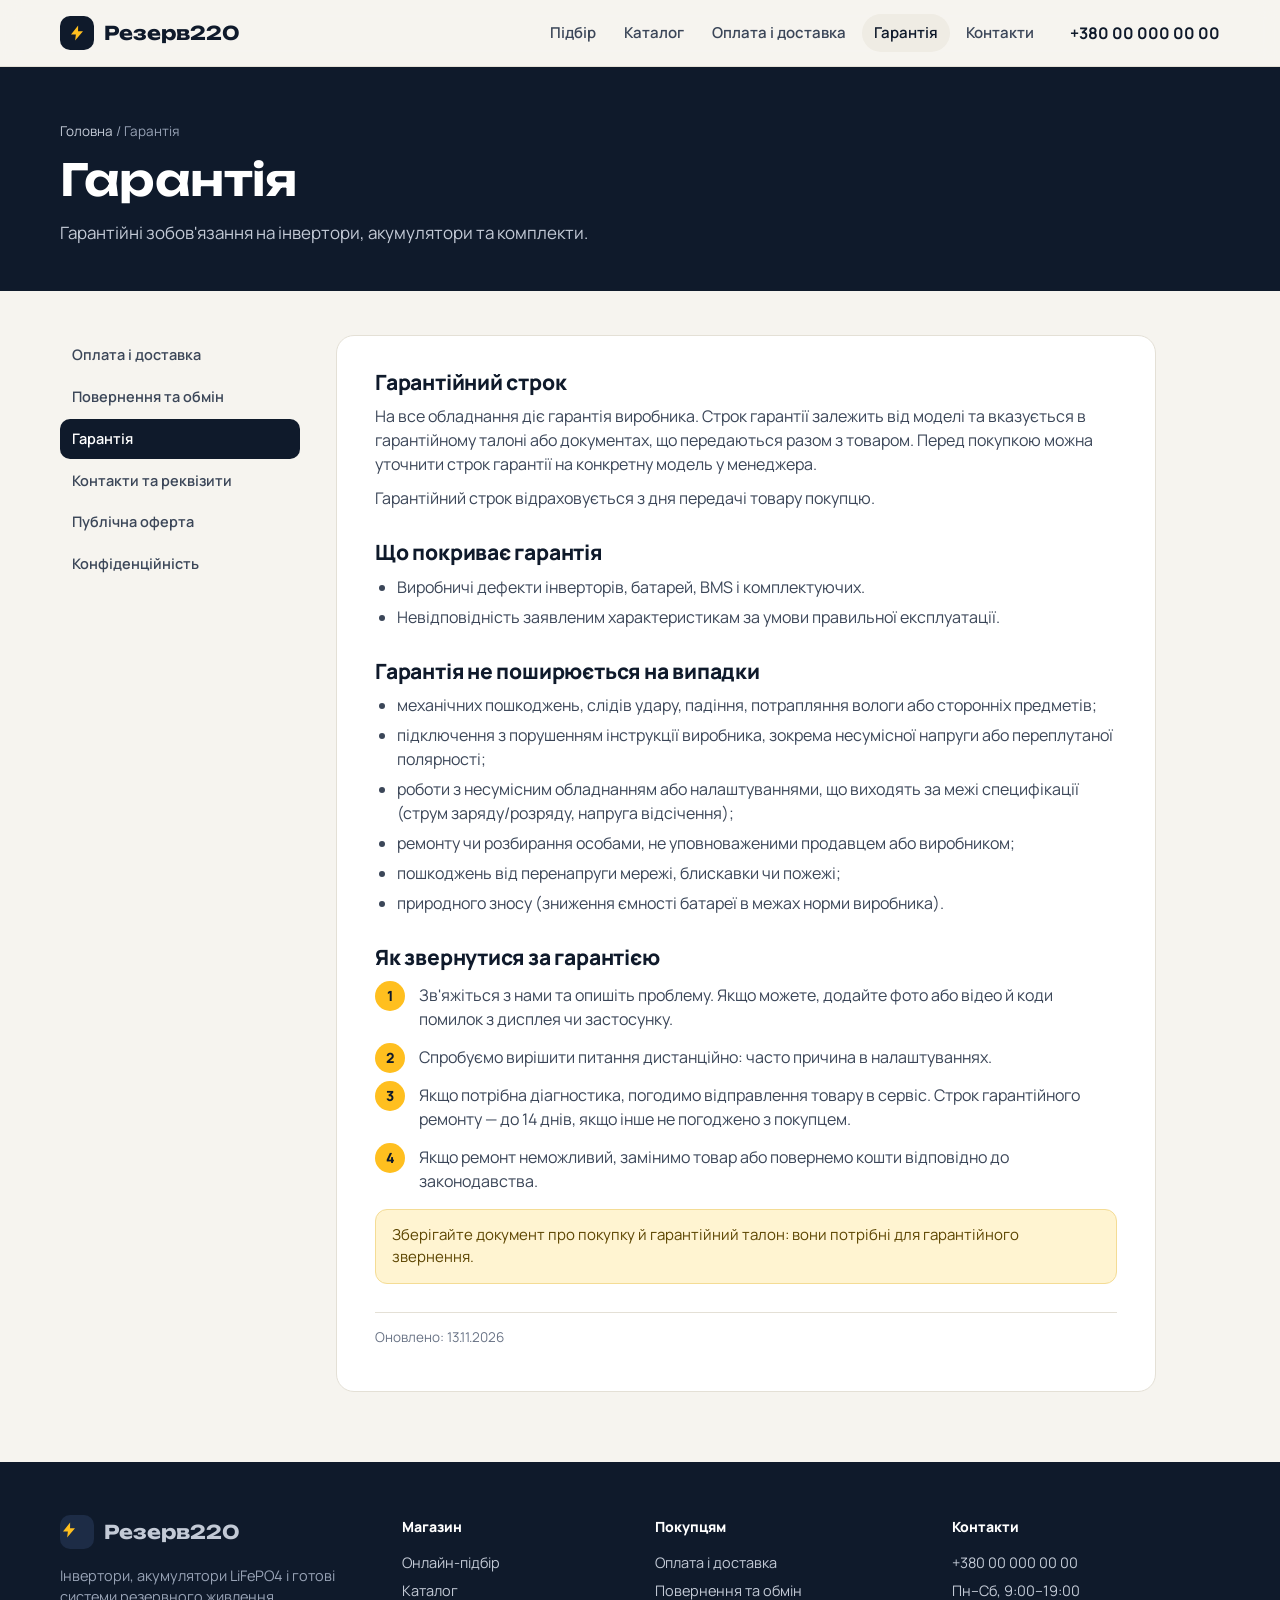
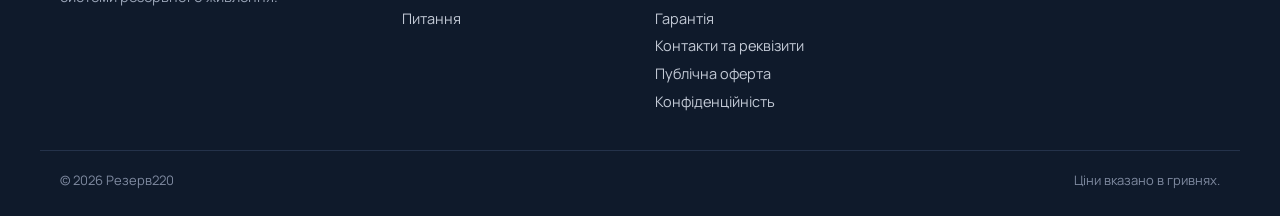
==== garantiya.html @ 62a88103 "Порожній старт підбору та сторінки для покупців - Підбір більше не обирає прилади автоматично; типов" ====
<!DOCTYPE html>
<html lang="uk">
<head>
<meta charset="utf-8">
<meta name="viewport" content="width=device-width, initial-scale=1">
<title>Гарантія</title>
<meta name="description" content="Гарантійні зобов'язання на інвертори, акумулятори та комплекти.">
<link rel="preconnect" href="https://fonts.googleapis.com">
<link rel="preconnect" href="https://fonts.gstatic.com" crossorigin>
<link href="https://fonts.googleapis.com/css2?family=Manrope:wght@400;500;600;700;800&family=Unbounded:wght@500;600;700&display=swap" rel="stylesheet">
<link rel="stylesheet" href="assets/style.css">
</head>
<body data-page="garantiya">
<header id="siteHeader"></header>
<main>
<section class="doc-hero"><div class="wrap">
<div class="crumbs"><a href="./">Головна</a> / Гарантія</div>
<h1>Гарантія</h1>
<p>Гарантійні зобов'язання на інвертори, акумулятори та комплекти.</p>
</div></section>
<section class="doc"><div class="wrap">
<nav class="doc-side"><a href="oplata-dostavka.html">Оплата і доставка</a><a href="povernennya.html">Повернення та обмін</a><a href="garantiya.html" aria-current="page">Гарантія</a><a href="kontakty.html">Контакти та реквізити</a><a href="oferta.html">Публічна оферта</a><a href="privacy.html">Конфіденційність</a></nav>
<article class="doc-body">
<h2>Гарантійний строк</h2>
<p>На все обладнання діє гарантія виробника. Строк гарантії залежить від моделі та вказується в гарантійному талоні або документах, що передаються разом з товаром. Перед покупкою можна уточнити строк гарантії на конкретну модель у менеджера.</p>
<p data-row>Загальний гарантійний строк: <b><span data-cfgv="warrantyMonths" data-hide-empty></span> міс.</b></p>
<p>Гарантійний строк відраховується з дня передачі товару покупцю.</p>

<h2>Що покриває гарантія</h2>
<ul>
<li>Виробничі дефекти інверторів, батарей, BMS і комплектуючих.</li>
<li>Невідповідність заявленим характеристикам за умови правильної експлуатації.</li>
</ul>

<h2>Гарантія не поширюється на випадки</h2>
<ul>
<li>механічних пошкоджень, слідів удару, падіння, потрапляння вологи або сторонніх предметів;</li>
<li>підключення з порушенням інструкції виробника, зокрема несумісної напруги або переплутаної полярності;</li>
<li>роботи з несумісним обладнанням або налаштуваннями, що виходять за межі специфікації (струм заряду/розряду, напруга відсічення);</li>
<li>ремонту чи розбирання особами, не уповноваженими продавцем або виробником;</li>
<li>пошкоджень від перенапруги мережі, блискавки чи пожежі;</li>
<li>природного зносу (зниження ємності батареї в межах норми виробника).</li>
</ul>

<h2>Як звернутися за гарантією</h2>
<ol class="steps-list">
<li>Зв'яжіться з нами та опишіть проблему. Якщо можете, додайте фото або відео й коди помилок з дисплея чи застосунку.</li>
<li>Спробуємо вирішити питання дистанційно: часто причина в налаштуваннях.</li>
<li>Якщо потрібна діагностика, погодимо відправлення товару в сервіс. Строк гарантійного ремонту — до 14 днів, якщо інше не погоджено з покупцем.</li>
<li>Якщо ремонт неможливий, замінимо товар або повернемо кошти відповідно до законодавства.</li>
</ol>
<div class="note">Зберігайте документ про покупку й гарантійний талон: вони потрібні для гарантійного звернення.</div>

<p class="updated">Оновлено: 13.11.2026</p>
</article>
</div></section>
</main>
<footer id="siteFooter"></footer>
<script src="assets/config.js"></script>
<script src="assets/layout.js"></script>
<script>document.title = document.title + ' — ' + (window.SITE_CONFIG || {}).brand;</script>
</body>
</html>
---- assets/style.css ----
:root{
  --ink:#0f1a2b; --ink-2:#3b4658; --ink-3:#6b7587;
  --bg:#f6f4ef; --card:#ffffff; --line:#e4e0d6; --soft:#efece4;
  --amber:#ffbf1f; --amber-d:#e3a400; --amber-l:#fff4d1;
  --green:#1f9d6b; --green-l:#e2f5ec; --red:#c8432b; --red-l:#fbe9e5;
  --night:#0f1a2b; --night-2:#18263d;
  --r:18px; --r-s:12px;
  --sh:0 1px 2px rgba(15,26,43,.05),0 8px 24px rgba(15,26,43,.06);
  --font:'Manrope',system-ui,-apple-system,'Segoe UI',sans-serif;
  --display:'Unbounded','Manrope',system-ui,sans-serif;
}
*{box-sizing:border-box}
html{scroll-behavior:smooth}
body{margin:0;font-family:var(--font);color:var(--ink);background:var(--bg);font-size:16px;line-height:1.5;-webkit-font-smoothing:antialiased}
img{max-width:100%;display:block}
a{color:inherit}
button{font:inherit;color:inherit;cursor:pointer}
input,select,textarea{font:inherit;color:inherit}
.wrap{max-width:1200px;margin:0 auto;padding:0 20px}
h1,h2,h3{font-family:var(--display);font-weight:600;letter-spacing:-.01em;line-height:1.15;margin:0}
h2{font-size:clamp(26px,3.4vw,38px)}
.muted{color:var(--ink-3)}
.eyebrow{font-size:13px;font-weight:700;letter-spacing:.08em;text-transform:uppercase;color:var(--amber-d)}

/* header */
.top{position:sticky;top:0;z-index:40;background:rgba(246,244,239,.88);backdrop-filter:blur(10px);border-bottom:1px solid var(--line)}
.top .wrap{display:flex;align-items:center;gap:24px;height:66px}
.logo{display:flex;align-items:center;gap:10px;text-decoration:none;font-family:var(--display);font-weight:700;font-size:19px}
.logo-mark{width:34px;height:34px;border-radius:10px;background:var(--night);display:grid;place-items:center}
.logo-mark svg{width:18px;height:18px}
.nav{display:flex;gap:4px;margin-left:auto}
.nav a{text-decoration:none;padding:8px 12px;border-radius:999px;font-weight:600;font-size:15px;color:var(--ink-2)}
.nav a:hover{background:var(--soft);color:var(--ink)}
.top .phone{font-weight:700;text-decoration:none;white-space:nowrap}
.burger{display:none;background:none;border:0;padding:8px;margin-left:auto}
@media (max-width:860px){
  .nav{display:none;position:absolute;top:66px;left:0;right:0;background:var(--bg);flex-direction:column;padding:10px 20px 18px;border-bottom:1px solid var(--line)}
  .nav.open{display:flex}
  .burger{display:block}
  .top .phone{display:none}
}

/* buttons */
.btn{display:inline-flex;align-items:center;justify-content:center;gap:8px;border:0;border-radius:999px;padding:13px 22px;font-weight:700;font-size:15px;text-decoration:none;transition:transform .15s,background .15s,box-shadow .15s}
.btn:active{transform:translateY(1px)}
.btn-amber{background:var(--amber);color:var(--night)}
.btn-amber:hover{background:#ffc93f;box-shadow:0 6px 18px rgba(255,191,31,.35)}
.btn-dark{background:var(--night);color:#fff}
.btn-dark:hover{background:var(--night-2)}
.btn-ghost{background:transparent;border:1.5px solid var(--line);color:var(--ink)}
.btn-ghost:hover{border-color:var(--ink-3)}
.btn-sm{padding:9px 15px;font-size:14px}
.btn-block{width:100%}

/* hero */
.hero{background:var(--night);color:#fff;position:relative;overflow:hidden}
.hero .wrap{display:grid;grid-template-columns:1.15fr .85fr;gap:40px;align-items:center;padding-top:72px;padding-bottom:80px}
.hero h1{font-size:clamp(34px,5vw,58px)}
.hero h1 em{font-style:normal;color:var(--amber)}
.hero p.lead{font-size:18px;color:#c3cad6;max-width:540px;margin:22px 0 30px}
.hero-cta{display:flex;gap:12px;flex-wrap:wrap}
.hero .btn-ghost{color:#fff;border-color:#36445c}
.hero .btn-ghost:hover{border-color:#8a96aa}
.hero-facts{display:flex;gap:28px;margin-top:40px;flex-wrap:wrap}
.hero-facts b{display:block;font-family:var(--display);font-size:24px;color:#fff}
.hero-facts span{font-size:14px;color:#98a3b6}
.hero-art{position:relative;aspect-ratio:1/1;max-width:440px;justify-self:end;width:100%}
.hero-art .ring{position:absolute;inset:0;border-radius:50%;border:1px dashed #2c3a52}
.hero-art .ring.r2{inset:14%}
.hero-art .ring.r3{inset:28%;border-style:solid;border-color:#24324a;background:radial-gradient(circle,rgba(255,191,31,.18),transparent 70%)}
.hero-art .bolt{position:absolute;inset:36%;display:grid;place-items:center}
.hero-art .chip{position:absolute;background:var(--night-2);border:1px solid #2c3a52;border-radius:14px;padding:10px 14px;font-size:13px;color:#c3cad6;box-shadow:0 10px 30px rgba(0,0,0,.25)}
.hero-art .chip b{display:block;color:#fff;font-size:15px}
.hero-art .c1{top:8%;left:0}.hero-art .c2{top:40%;right:-4%}.hero-art .c3{bottom:6%;left:10%}
.dot{display:inline-block;width:8px;height:8px;border-radius:50%;background:var(--green);margin-right:6px;box-shadow:0 0 0 4px rgba(31,157,107,.2)}
@media (max-width:860px){.hero .wrap{grid-template-columns:1fr;padding-top:44px;padding-bottom:50px}.hero-art{display:none}}

section{padding:80px 0}
.sec-head{display:flex;justify-content:space-between;align-items:flex-end;gap:20px;margin-bottom:32px;flex-wrap:wrap}
.sec-head p{margin:10px 0 0;max-width:560px;color:var(--ink-2)}

/* picker */
.picker{display:grid;grid-template-columns:1.05fr .95fr;gap:24px;align-items:start}
@media (max-width:960px){.picker{grid-template-columns:1fr}}
.panel{background:var(--card);border:1px solid var(--line);border-radius:var(--r);box-shadow:var(--sh);padding:26px}
.step{padding-bottom:22px;margin-bottom:22px;border-bottom:1px solid var(--soft)}
.step:last-child{border-bottom:0;margin-bottom:0;padding-bottom:0}
.step-t{display:flex;align-items:center;gap:10px;font-weight:800;font-size:16px;margin-bottom:14px}
.step-t .n{width:26px;height:26px;border-radius:50%;background:var(--night);color:#fff;font-size:13px;display:grid;place-items:center;flex:none}
.step-t small{font-weight:600;color:var(--ink-3);margin-left:auto;font-size:13px}
.seg{display:flex;flex-wrap:wrap;gap:8px}
.seg button{border:1.5px solid var(--line);background:#fff;border-radius:999px;padding:9px 16px;font-weight:600;font-size:14px}
.seg button:hover{border-color:var(--ink-3)}
.seg button[aria-pressed="true"]{background:var(--night);border-color:var(--night);color:#fff}
.apps{display:grid;grid-template-columns:repeat(auto-fill,minmax(200px,1fr));gap:8px}
.app{display:flex;align-items:center;gap:10px;border:1.5px solid var(--line);border-radius:var(--r-s);padding:8px 8px 8px 12px;background:#fff;transition:border-color .15s,background .15s}
.app.on{border-color:var(--amber);background:var(--amber-l)}
.app .ic{font-size:20px;width:24px;text-align:center}
.app .nm{flex:1;min-width:0;font-size:14px;font-weight:600;line-height:1.2}
.app .nm small{display:block;font-weight:500;color:var(--ink-3);font-size:12px}
.qty{display:flex;align-items:center;gap:2px}
.qty button{width:28px;height:28px;border-radius:8px;border:0;background:var(--soft);font-weight:800;font-size:16px;line-height:1}
.qty button:hover{background:var(--line)}
.qty span{min-width:18px;text-align:center;font-weight:800;font-size:14px}
.range{width:100%;accent-color:var(--night)}
.range-row{display:flex;align-items:center;gap:16px}
.range-val{font-family:var(--display);font-weight:600;font-size:22px;min-width:96px;text-align:right;white-space:nowrap}
.ticks{display:flex;justify-content:space-between;font-size:12px;color:var(--ink-3);margin-top:2px}

.result{position:sticky;top:86px}
.need{background:var(--night);color:#fff;border-radius:var(--r);padding:24px;margin-bottom:14px}
.need-grid{display:grid;grid-template-columns:1fr 1fr;gap:12px;margin-top:16px}
.need-box{background:var(--night-2);border-radius:14px;padding:14px}
.need-box span{font-size:12.5px;color:#98a3b6;display:block}
.need-box b{font-family:var(--display);font-size:24px;font-weight:600}
.need-box b small{font-size:14px;color:#c3cad6;font-family:var(--font);font-weight:600}
.need-note{font-size:13.5px;color:#c3cad6;margin-top:14px}
.warn{display:flex;gap:10px;background:var(--amber-l);border:1px solid #f4dc95;color:#6b5000;border-radius:var(--r-s);padding:12px 14px;font-size:14px;margin-bottom:10px}
.empty{padding:22px;text-align:center;color:var(--ink-3);border:1.5px dashed var(--line);border-radius:var(--r)}

.rec{background:var(--card);border:1px solid var(--line);border-radius:var(--r);padding:16px;display:grid;grid-template-columns:96px 1fr;gap:14px;margin-bottom:12px;box-shadow:var(--sh)}
.rec.best{border:2px solid var(--amber)}
.rec .ph{width:96px;height:96px;border-radius:12px;background:var(--soft);overflow:hidden;display:grid;place-items:center}
.rec .ph img{width:100%;height:100%;object-fit:cover}
.rec .tag{display:inline-block;font-size:11.5px;font-weight:800;letter-spacing:.04em;text-transform:uppercase;padding:3px 9px;border-radius:999px;background:var(--soft);color:var(--ink-2);margin-bottom:6px}
.rec.best .tag{background:var(--amber);color:var(--night)}
.rec h4{margin:0 0 6px;font-size:15px;line-height:1.3}
.rec .parts{font-size:13px;color:var(--ink-3);margin:-2px 0 8px}
.meters{display:grid;grid-template-columns:1fr 1fr;gap:10px;margin:8px 0 10px}
.meter span{font-size:12px;color:var(--ink-3);display:flex;justify-content:space-between}
.meter span b{color:var(--ink);font-weight:700}
.bar{height:6px;border-radius:6px;background:var(--soft);overflow:hidden;margin-top:4px}
.bar i{display:block;height:100%;border-radius:6px;background:var(--green)}
.bar i.low{background:var(--red)}
.bar i.mid{background:var(--amber)}
.rec-foot{display:flex;align-items:center;gap:8px;flex-wrap:wrap}
.price{font-family:var(--display);font-weight:600;font-size:20px;margin-right:auto;white-space:nowrap}
.alt-toggle{background:none;border:0;font-weight:700;color:var(--ink-2);text-decoration:underline;padding:6px 0}
.alt-list{margin-top:8px;display:none}
.alt-list.open{display:block}
.alt-row{display:flex;gap:10px;align-items:center;padding:10px 0;border-top:1px solid var(--soft);font-size:14px}
.alt-row .a-n{flex:1;min-width:0}
.alt-row .a-n small{display:block;color:var(--ink-3)}
.alt-row b{white-space:nowrap}
.alt-row button{border:0;background:var(--soft);border-radius:8px;padding:6px 10px;font-weight:700;font-size:13px}

/* catalog */
.toolbar{display:flex;gap:10px;flex-wrap:wrap;align-items:center;margin-bottom:14px}
.tabs{display:flex;gap:6px;flex-wrap:wrap}
.tabs button{border:1.5px solid var(--line);background:#fff;border-radius:999px;padding:8px 15px;font-weight:700;font-size:14px}
.tabs button[aria-pressed="true"]{background:var(--night);color:#fff;border-color:var(--night)}
.tabs button .c{opacity:.55;margin-left:4px;font-weight:600}
.search{flex:1;min-width:200px;display:flex;align-items:center;gap:8px;background:#fff;border:1.5px solid var(--line);border-radius:999px;padding:0 14px}
.search input{border:0;outline:0;padding:9px 0;width:100%;background:transparent}
.sel{border:1.5px solid var(--line);background:#fff;border-radius:999px;padding:9px 14px;font-weight:600;font-size:14px}
.brands{display:flex;gap:6px;flex-wrap:wrap;margin-bottom:22px}
.brands button{border:0;background:var(--soft);border-radius:8px;padding:6px 11px;font-weight:700;font-size:13px;color:var(--ink-2)}
.brands button[aria-pressed="true"]{background:var(--amber);color:var(--night)}
.grid{display:grid;grid-template-columns:repeat(auto-fill,minmax(260px,1fr));gap:16px}
.card{background:var(--card);border:1px solid var(--line);border-radius:var(--r);overflow:hidden;display:flex;flex-direction:column;transition:box-shadow .2s,transform .2s;cursor:pointer}
.card:hover{box-shadow:0 14px 34px rgba(15,26,43,.1);transform:translateY(-2px)}
.card .ph{aspect-ratio:1/1;background:var(--soft);display:grid;place-items:center;border-bottom:1px solid var(--soft);position:relative;overflow:hidden}
.card .ph img{width:100%;height:100%;object-fit:cover;transition:transform .3s}
.card:hover .ph img{transform:scale(1.03)}
.card .badge{position:absolute;top:12px;left:12px;font-size:11.5px;font-weight:800;text-transform:uppercase;letter-spacing:.04em;background:var(--night);color:#fff;padding:4px 9px;border-radius:999px}
.card .badge.sol{background:var(--amber);color:var(--night)}
.card .body{padding:16px;display:flex;flex-direction:column;flex:1}
.card .brand{font-size:12px;font-weight:800;color:var(--ink-3);text-transform:uppercase;letter-spacing:.06em}
.card h3{font-family:var(--font);font-weight:700;font-size:15.5px;line-height:1.35;margin:6px 0 10px}
.specs{display:flex;flex-wrap:wrap;gap:6px;margin-bottom:14px}
.specs span{font-size:12.5px;font-weight:700;background:var(--soft);border-radius:7px;padding:3px 8px;color:var(--ink-2)}
.card .foot{margin-top:auto;display:flex;align-items:center;justify-content:space-between;gap:8px}
.card .price{font-size:19px}
.avail{font-size:12.5px;color:var(--green);font-weight:700}

.ph-fallback{width:100%;height:100%;display:grid;place-items:center;color:var(--ink-3)}
.ph-fallback svg{width:58%;height:58%;max-width:150px}

/* how */
.how{display:grid;grid-template-columns:repeat(3,1fr);gap:16px}
@media (max-width:860px){.how{grid-template-columns:1fr}}
.how .panel h3{font-size:18px;margin:14px 0 8px}
.how .panel p{margin:0;color:var(--ink-2);font-size:15px}
.how .num{font-family:var(--display);font-size:14px;width:38px;height:38px;border-radius:12px;background:var(--amber);display:grid;place-items:center;font-weight:700}
.faq details{background:var(--card);border:1px solid var(--line);border-radius:var(--r-s);padding:16px 18px;margin-bottom:10px}
.faq summary{font-weight:700;cursor:pointer;list-style:none;display:flex;justify-content:space-between;gap:12px}
.faq summary::after{content:'+';font-size:20px;line-height:1;color:var(--ink-3)}
.faq details[open] summary::after{content:'–'}
.faq p{margin:10px 0 0;color:var(--ink-2)}

/* contacts / footer */
.contact{background:var(--night);color:#fff;border-radius:24px;padding:40px;display:grid;grid-template-columns:1.2fr 1fr;gap:30px;align-items:center}
@media (max-width:860px){.contact{grid-template-columns:1fr;padding:28px}}
.contact p{color:#c3cad6}
.c-links{display:grid;gap:10px}
.c-links a,.c-links div{display:flex;align-items:center;gap:12px;background:var(--night-2);border-radius:14px;padding:14px 16px;text-decoration:none;font-weight:700}
.c-links small{display:block;color:#98a3b6;font-weight:600;font-size:12.5px}

/* modal */
.modal{position:fixed;inset:0;z-index:100;background:rgba(15,26,43,.55);display:none;align-items:flex-start;justify-content:center;padding:30px 16px;overflow-y:auto}
.modal.open{display:flex}
.sheet{background:var(--bg);border-radius:22px;max-width:980px;width:100%;position:relative;box-shadow:0 30px 80px rgba(0,0,0,.3)}
.sheet.sm{max-width:520px}
.x{position:absolute;top:14px;right:14px;width:38px;height:38px;border-radius:50%;border:0;background:#fff;font-size:22px;line-height:1;box-shadow:var(--sh);z-index:2}
.pd{display:grid;grid-template-columns:1fr 1fr;gap:0}
@media (max-width:820px){.pd{grid-template-columns:1fr}}
.pd-gal{background:#fff;border-radius:22px 0 0 22px;padding:30px;display:flex;flex-direction:column;gap:12px}
@media (max-width:820px){.pd-gal{border-radius:22px 22px 0 0}}
.pd-main{aspect-ratio:1/1;display:grid;place-items:center;border-radius:16px;overflow:hidden;background:var(--soft)}
.pd-main img{width:100%;height:100%;object-fit:cover}
.thumbs{display:flex;gap:8px}
.thumbs button{width:62px;height:62px;border:1.5px solid var(--line);border-radius:10px;background:#fff;padding:4px}
.thumbs button[aria-pressed="true"]{border-color:var(--amber)}
.thumbs img{width:100%;height:100%;object-fit:cover;border-radius:6px}
.pd-info{padding:30px}
.pd-info h2{font-family:var(--font);font-weight:800;font-size:22px;line-height:1.3;margin:6px 0 14px;padding-right:30px}
.pd-buy{display:flex;align-items:center;gap:12px;flex-wrap:wrap;background:#fff;border:1px solid var(--line);border-radius:16px;padding:14px 16px;margin:16px 0}
.pd-buy .price{font-size:26px}
.kv{width:100%;border-collapse:collapse;font-size:14px}
.kv td{padding:8px 0;border-bottom:1px solid var(--line)}
.kv td:first-child{color:var(--ink-3);width:50%}
.kv td:last-child{font-weight:700}
.compat{margin-top:18px}
.compat h4{margin:0 0 8px;font-size:14px}
.compat .row{display:flex;gap:6px;flex-wrap:wrap}
.compat button{border:1.5px solid var(--line);background:#fff;border-radius:10px;padding:6px 10px;font-size:13px;font-weight:700}
.compat button:hover{border-color:var(--amber)}
.desc{padding:0 30px 34px;grid-column:1/-1}
.desc-inner{background:#fff;border:1px solid var(--line);border-radius:18px;padding:26px 28px;font-size:15px;color:var(--ink-2)}
.desc-inner h3{font-family:var(--font);font-weight:800;font-size:18px;color:var(--ink);margin:26px 0 10px}
.desc-inner h3:first-of-type{margin-top:18px}
.desc-inner ul{padding-left:20px;margin:8px 0}
.desc-inner li{margin:4px 0}
.desc-inner table{width:100%;border-collapse:collapse;margin:10px 0;font-size:14px;display:block;overflow-x:auto}
.desc-inner th,.desc-inner td{border:1px solid var(--line);padding:7px 10px;text-align:left}
.desc-inner th{background:var(--soft);color:var(--ink)}
.desc-inner p{margin:10px 0}

.form{padding:30px}
.form h2{font-size:22px;margin-bottom:6px;padding-right:40px}
.form label{display:block;font-weight:700;font-size:14px;margin:14px 0 6px}
.form input,.form textarea{width:100%;border:1.5px solid var(--line);border-radius:12px;padding:11px 14px;background:#fff;outline:0}
.form input:focus,.form textarea:focus{border-color:var(--ink-3)}
.order-items{background:#fff;border:1px solid var(--line);border-radius:12px;padding:12px 14px;font-size:14px;margin-top:12px}
.order-items div{display:flex;justify-content:space-between;gap:10px;padding:4px 0}
.send{display:grid;gap:8px;margin-top:18px}
.send small{color:var(--ink-3);font-size:13px}
.toast{position:fixed;bottom:22px;left:50%;transform:translateX(-50%) translateY(20px);background:var(--night);color:#fff;padding:12px 18px;border-radius:12px;font-weight:700;opacity:0;transition:.25s;z-index:200;pointer-events:none}
.toast.show{opacity:1;transform:translateX(-50%)}

.order-items b{white-space:nowrap}
.mbar{display:none}
@media (max-width:960px){
  .result{position:static}
  .mbar{position:fixed;left:12px;right:12px;bottom:12px;z-index:50;background:var(--night);color:#fff;border-radius:16px;padding:10px 10px 10px 16px;display:flex;align-items:center;gap:10px;box-shadow:0 12px 30px rgba(0,0,0,.3);transform:translateY(140%);transition:transform .25s}
  .mbar.show{transform:none}
  .mbar div{flex:1;font-size:13px;line-height:1.3;color:#c3cad6}
  .mbar b{color:#fff;font-size:15px}
  .apps{grid-template-columns:1fr 1fr}
  .app{flex-wrap:wrap;padding:10px}
  .app .nm{flex-basis:calc(100% - 34px)}
  .app .qty{margin-left:auto}
}
@media (max-width:380px){.apps{grid-template-columns:1fr}}

/* picker presets */
.preset-row{display:flex;gap:14px;flex-wrap:wrap;align-items:center;margin:-4px 0 12px;font-size:13.5px}
.link-btn{background:none;border:0;padding:0;font-weight:700;color:var(--amber-d);text-decoration:underline;text-underline-offset:3px;font-size:14px}
.link-btn:hover{color:var(--ink)}
.nav a[aria-current="page"]{background:var(--soft);color:var(--ink)}

/* site footer */
.foot-site{background:var(--night);color:#c3cad6;margin-top:40px;padding:50px 0 26px;font-size:14.5px}
.foot-grid{display:grid;grid-template-columns:1.4fr 1fr 1.2fr 1.2fr;gap:30px}
@media (max-width:860px){.foot-grid{grid-template-columns:1fr 1fr}}
@media (max-width:520px){.foot-grid{grid-template-columns:1fr}}
.foot-site .logo{color:#fff;margin-bottom:12px}
.foot-site p{margin:0;max-width:280px;color:#98a3b6}
.foot-site h4{color:#fff;font-size:14px;margin:4px 0 12px;font-weight:800}
.foot-site a,.foot-site .foot-grid span{display:block;text-decoration:none;color:#c3cad6;padding:3px 0}
.foot-site a:hover{color:var(--amber)}
.foot-site .logo{display:flex}
.foot-bottom{display:flex;justify-content:space-between;gap:16px;flex-wrap:wrap;border-top:1px solid #24324a;margin-top:34px;padding-top:20px;color:#7f8aa0;font-size:13px}

/* content pages */
.doc-hero{background:var(--night);color:#fff;padding:54px 0 46px}
.doc-hero h1{font-size:clamp(28px,4vw,44px)}
.doc-hero p{color:#c3cad6;max-width:640px;margin:14px 0 0;font-size:17px}
.crumbs{font-size:13.5px;color:#98a3b6;margin-bottom:14px}
.crumbs a{color:#c3cad6;text-decoration:none}
.doc{padding:44px 0 30px}
.doc .wrap{display:grid;grid-template-columns:240px 1fr;gap:36px;align-items:start}
@media (max-width:860px){.doc .wrap{grid-template-columns:1fr}.doc-side{display:none}}
.doc-side{position:sticky;top:86px;display:grid;gap:2px}
.doc-side a{padding:9px 12px;border-radius:10px;text-decoration:none;font-weight:600;font-size:14.5px;color:var(--ink-2)}
.doc-side a:hover{background:var(--soft)}
.doc-side a[aria-current="page"]{background:var(--night);color:#fff}
.doc-body{background:var(--card);border:1px solid var(--line);border-radius:var(--r);padding:34px 38px;font-size:16px;color:var(--ink-2);max-width:820px}
@media (max-width:600px){.doc-body{padding:24px 20px}}
.doc-body h2{font-family:var(--font);font-weight:800;font-size:21px;color:var(--ink);margin:30px 0 10px}
.doc-body h2:first-child{margin-top:0}
.doc-body p{margin:10px 0}
.doc-body ul,.doc-body ol{padding-left:22px;margin:10px 0}
.doc-body li{margin:6px 0}
.doc-body .note{background:var(--amber-l);border:1px solid #f4dc95;border-radius:12px;padding:14px 16px;color:#5c4500;font-size:15px;margin:16px 0}
.doc-body .updated{font-size:13.5px;color:var(--ink-3);margin-top:28px;border-top:1px solid var(--line);padding-top:14px}
.info-cards{display:grid;grid-template-columns:repeat(auto-fit,minmax(220px,1fr));gap:12px;margin:12px 0 6px}
.info-card{background:var(--bg);border:1px solid var(--line);border-radius:14px;padding:16px 18px}
.info-card h3{font-family:var(--font);font-weight:800;font-size:16px;color:var(--ink);margin:0 0 6px}
.info-card p{margin:0;font-size:14.5px}
.req{width:100%;border-collapse:collapse;font-size:15px;margin:8px 0}
.req td{padding:11px 0;border-bottom:1px solid var(--line);vertical-align:top}
.req td:first-child{color:var(--ink-3);width:42%;padding-right:16px}
.req td:last-child{font-weight:700;color:var(--ink);word-break:break-word}
.todo{color:var(--red) !important;font-weight:700;font-style:italic}
.steps-list{counter-reset:s;list-style:none;padding:0 !important}
.steps-list li{counter-increment:s;position:relative;padding-left:44px;margin:14px 0}
.steps-list li::before{content:counter(s);position:absolute;left:0;top:-2px;width:30px;height:30px;border-radius:50%;background:var(--amber);color:var(--night);font-weight:800;display:grid;place-items:center;font-size:14px}
.foot-site .logo-mark{background:#1d2c46}
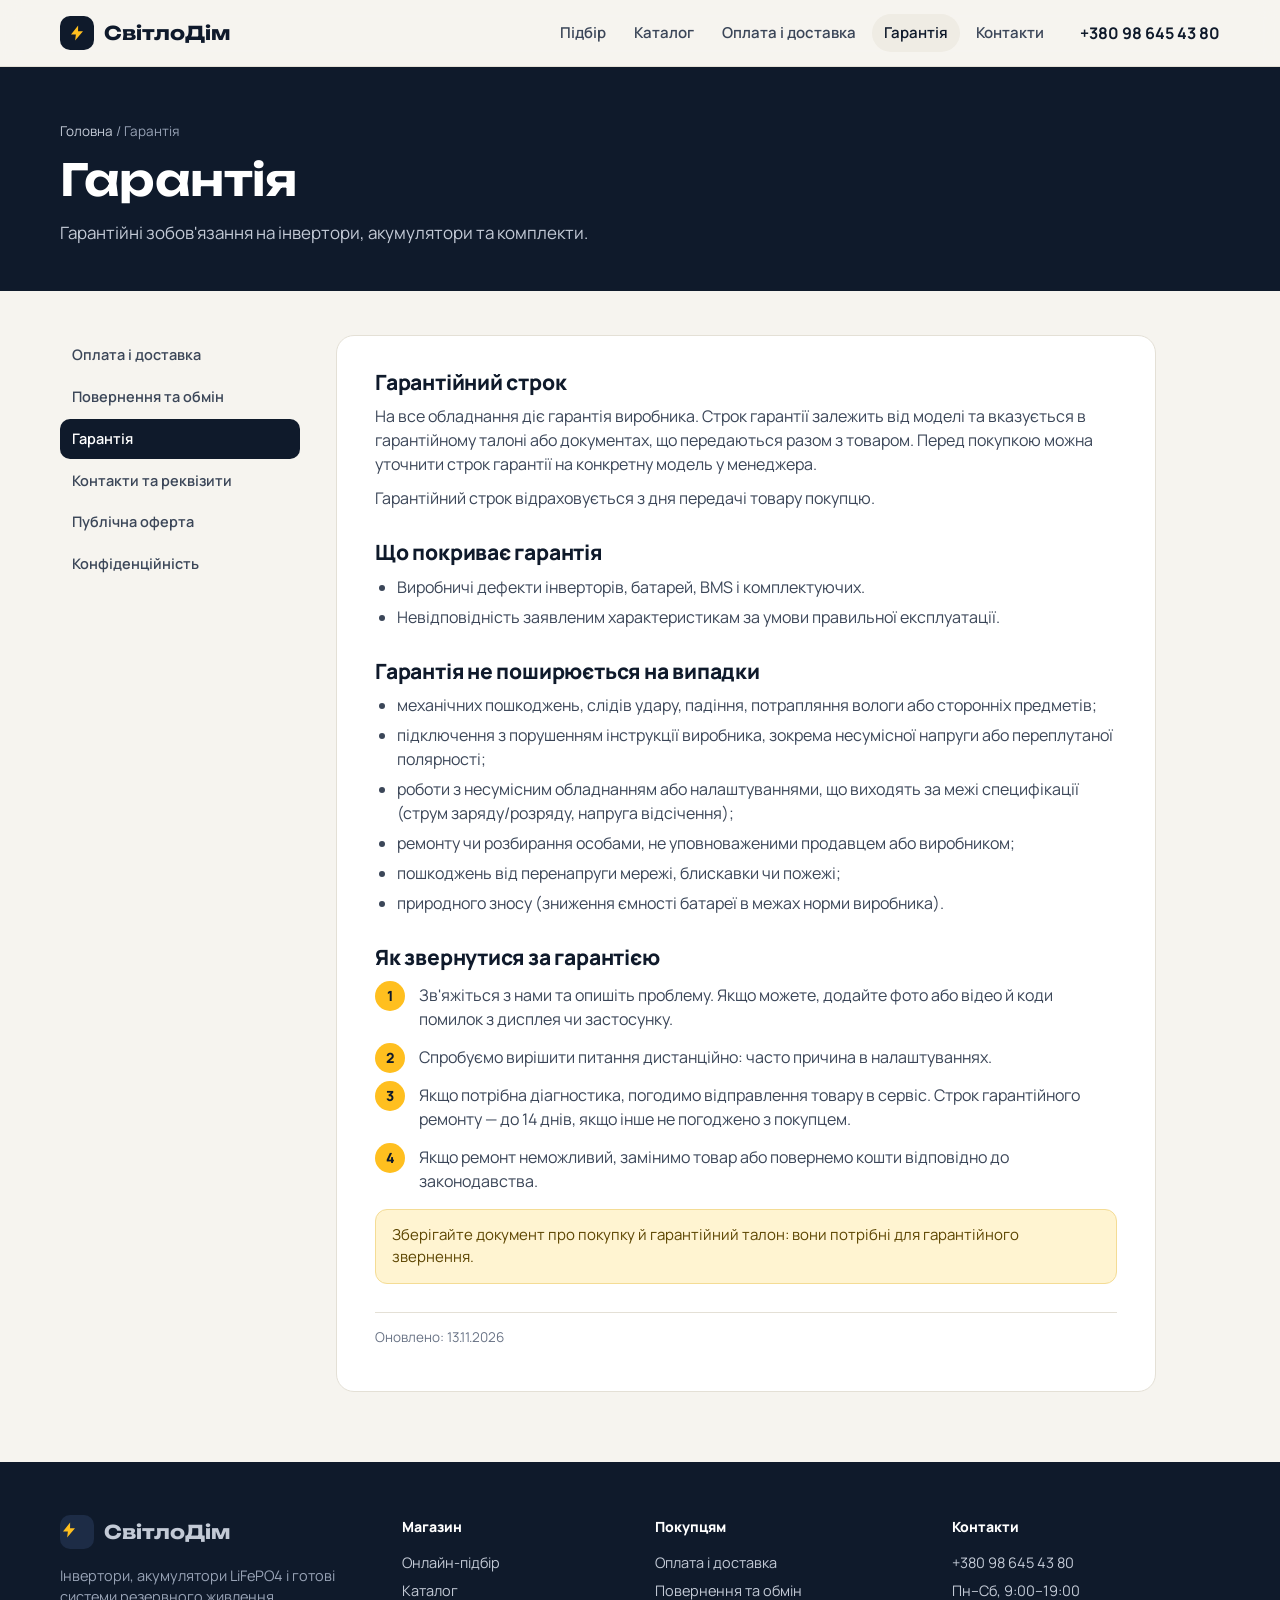
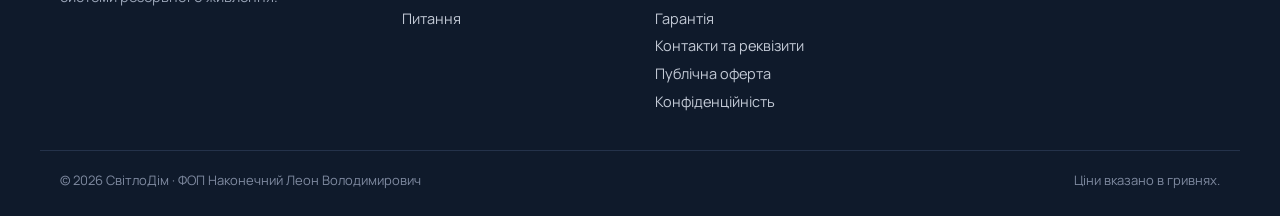
==== commit 10f75eb2: "Цифри годин можна вписати вручну; захист від старого кешу - Біля повзунків «світла немає / світло є»" ====
--- a/garantiya.html
+++ b/garantiya.html
@@ -8,7 +8,7 @@
 <link rel="preconnect" href="https://fonts.googleapis.com">
 <link rel="preconnect" href="https://fonts.gstatic.com" crossorigin>
 <link href="https://fonts.googleapis.com/css2?family=Manrope:wght@400;500;600;700;800&family=Unbounded:wght@500;600;700&display=swap" rel="stylesheet">
-<link rel="stylesheet" href="assets/style.css">
+<link rel="stylesheet" href="assets/style.css?v=20261113-2">
 </head>
 <body data-page="garantiya">
 <header id="siteHeader"></header>
@@ -56,8 +56,8 @@
 </div></section>
 </main>
 <footer id="siteFooter"></footer>
-<script src="assets/config.js"></script>
-<script src="assets/layout.js"></script>
+<script src="assets/config.js?v=20261113-2"></script>
+<script src="assets/layout.js?v=20261113-2"></script>
 <script>document.title = document.title + ' — ' + (window.SITE_CONFIG || {}).brand;</script>
 </body>
 </html>
--- a/assets/style.css
+++ b/assets/style.css
@@ -126,7 +126,12 @@
 .rec.best .tag{background:var(--amber);color:var(--night)}
 .rec h4{margin:0 0 6px;font-size:15px;line-height:1.3}
 .rec .parts{font-size:13px;color:var(--ink-3);margin:-2px 0 8px}
-.meters{display:grid;grid-template-columns:1fr 1fr;gap:10px;margin:8px 0 10px}
+.meters{display:grid;grid-template-columns:1fr 1fr;gap:12px;margin:8px 0 10px}
+.charge-note{font-size:12.5px;margin:0 0 10px;color:var(--ink-3)}
+.charge-note.ok{color:var(--green)}
+.charge-note.bad{color:var(--red)}
+.sub-l{font-size:13.5px;font-weight:700;color:var(--ink-2);margin:16px 0 4px}
+.sched{margin-bottom:4px}
 .meter span{font-size:12px;color:var(--ink-3);display:flex;justify-content:space-between}
 .meter span b{color:var(--ink);font-weight:700}
 .bar{height:6px;border-radius:6px;background:var(--soft);overflow:hidden;margin-top:4px}
@@ -317,3 +322,33 @@
 .steps-list li{counter-increment:s;position:relative;padding-left:44px;margin:14px 0}
 .steps-list li::before{content:counter(s);position:absolute;left:0;top:-2px;width:30px;height:30px;border-radius:50%;background:var(--amber);color:var(--night);font-weight:800;display:grid;place-items:center;font-size:14px}
 .foot-site .logo-mark{background:#1d2c46}
+.meter span{flex-direction:column;align-items:flex-start;gap:1px;line-height:1.25}
+.meter span b{font-size:14.5px}
+
+.own{display:none;gap:14px;margin-top:4px}
+.own.on{display:grid}
+.own-f{display:grid;gap:6px}
+.own-f>span:first-child{font-weight:700;font-size:14.5px}
+.own-f em{font-style:normal;font-weight:600;color:var(--ink-3);font-size:12.5px;margin-left:4px}
+.own-in{display:flex;align-items:center;gap:8px;border:1.5px solid var(--line);border-radius:12px;padding:0 14px;background:#fff;max-width:260px}
+.own-in:focus-within{border-color:var(--ink-3)}
+.own-in input{border:0;outline:0;padding:11px 0;width:100%;background:transparent;font-weight:700;font-size:17px}
+.own-f small{color:var(--ink-3);font-size:13px;line-height:1.4}
+#modeSeg{margin-bottom:14px}
+/* charge block in result cards */
+.chg{background:var(--bg);border:1px solid var(--line);border-radius:12px;padding:10px 12px;margin:2px 0 12px}
+.chg-t{font-size:12.5px;color:var(--ink-3);font-weight:600;margin-bottom:6px}
+.chg-row{display:flex;gap:6px;flex-wrap:wrap}
+.chg-row span{background:#fff;border:1px solid var(--line);border-radius:8px;padding:4px 8px;font-size:12.5px;color:var(--ink-2);white-space:nowrap}
+.chg-row span b{color:var(--ink)}
+.chg-row span.cur{border-color:var(--amber);background:var(--amber-l)}
+.chg-res{font-size:13.5px;font-weight:700;margin-top:8px;line-height:1.4}
+.chg-res.ok{color:var(--green)}
+.chg-res.bad{color:var(--red)}
+.chg-res small{display:block;font-weight:500;color:var(--ink-3);font-size:12.5px}
+
+.num-in{display:flex;align-items:center;gap:6px;border:1.5px solid var(--line);border-radius:12px;padding:4px 12px;background:#fff;cursor:text;flex:none}
+.num-in:focus-within{border-color:var(--ink-3)}
+.num-in input{width:44px;border:0;outline:0;background:transparent;font-family:var(--display);font-weight:600;font-size:22px;text-align:right;padding:2px 0;-moz-appearance:textfield}
+.num-in input::-webkit-outer-spin-button,.num-in input::-webkit-inner-spin-button{-webkit-appearance:none;margin:0}
+.num-in span{font-weight:700;color:var(--ink-2)}
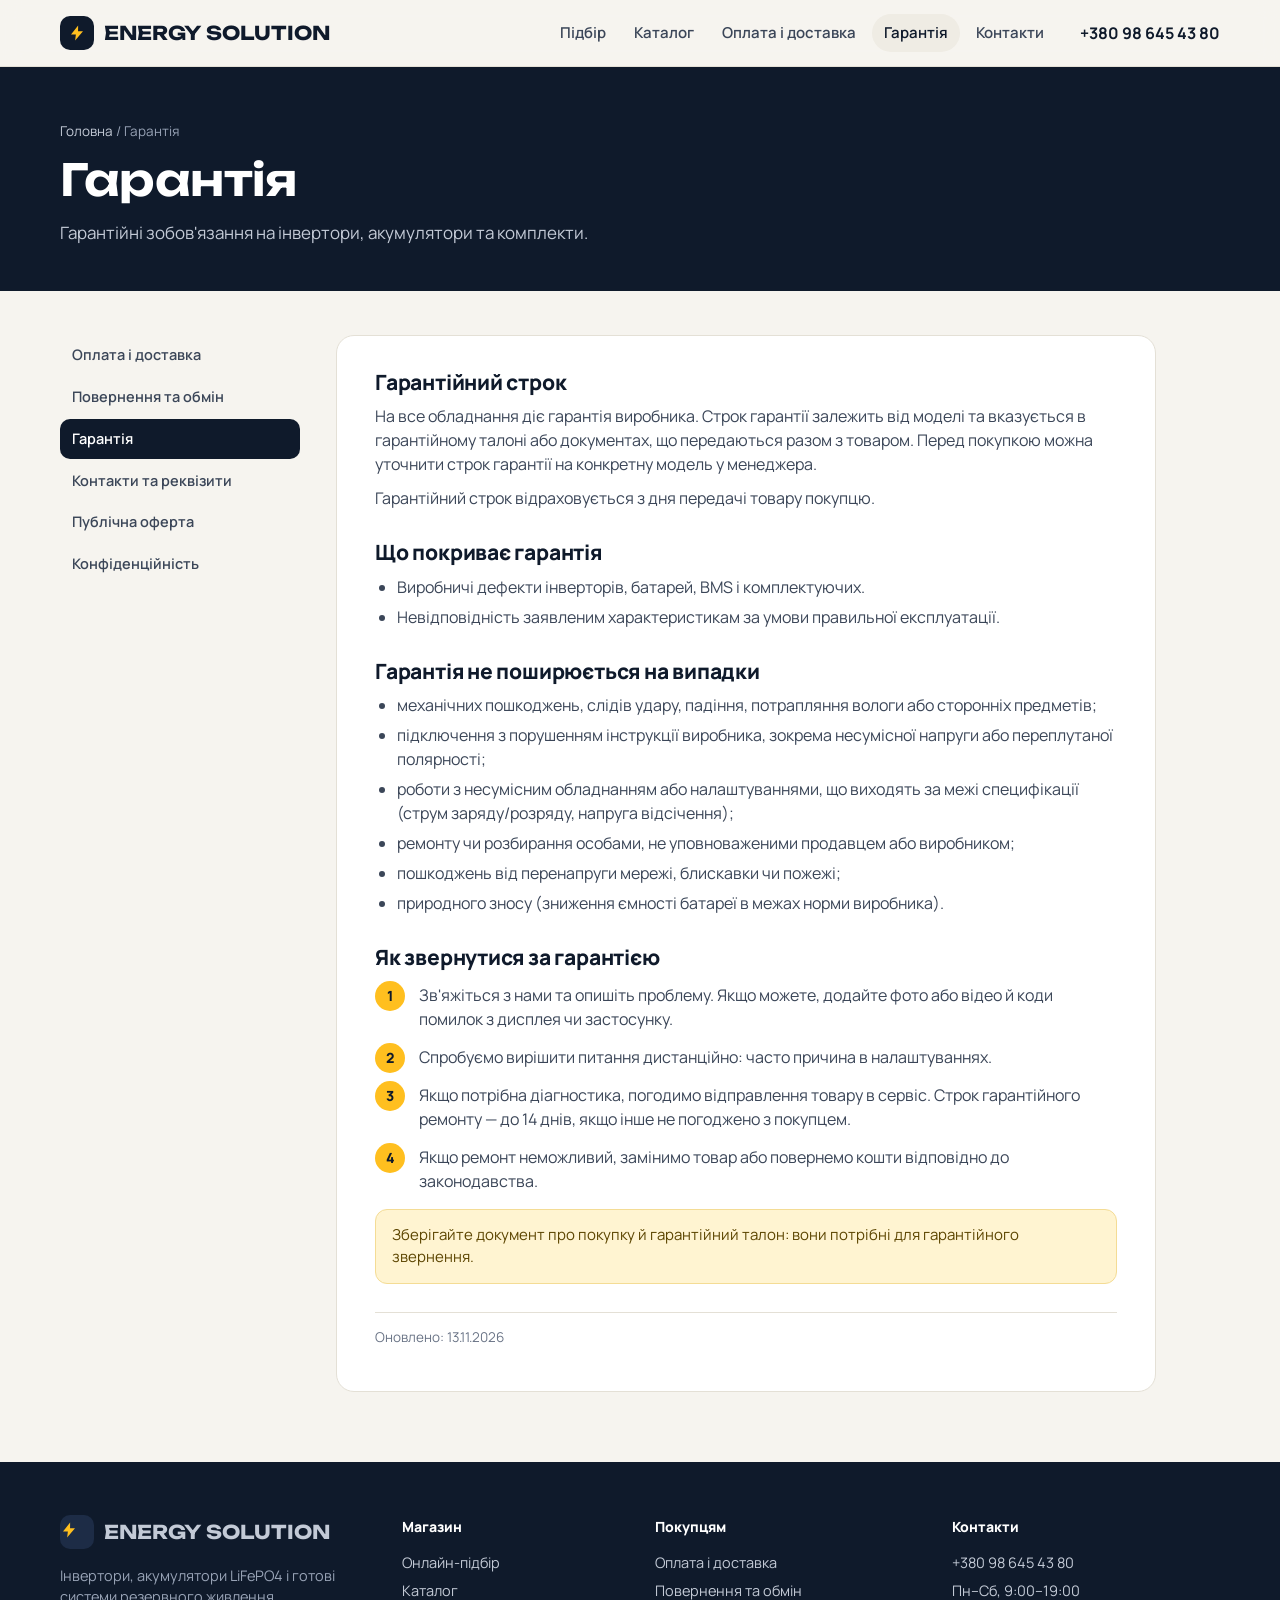
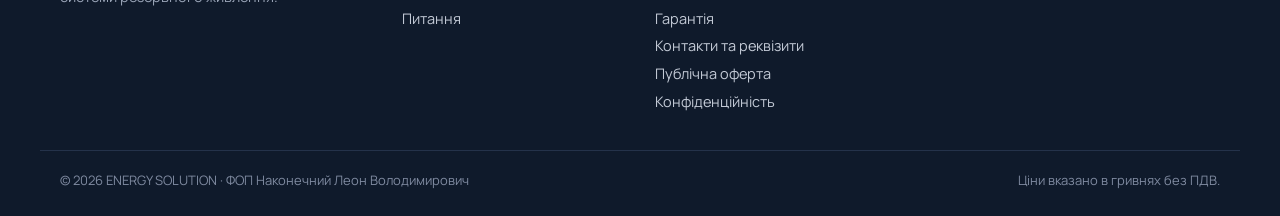
==== commit 8d9fc282: "Назва ENERGY SOLUTION, ціни без ПДВ, примітка про точність розрахунку Co-Authored-By: Claude Opus 5." ====
--- a/garantiya.html
+++ b/garantiya.html
@@ -8,7 +8,7 @@
 <link rel="preconnect" href="https://fonts.googleapis.com">
 <link rel="preconnect" href="https://fonts.gstatic.com" crossorigin>
 <link href="https://fonts.googleapis.com/css2?family=Manrope:wght@400;500;600;700;800&family=Unbounded:wght@500;600;700&display=swap" rel="stylesheet">
-<link rel="stylesheet" href="assets/style.css?v=20261113-2">
+<link rel="stylesheet" href="assets/style.css?v=20261113-5">
 </head>
 <body data-page="garantiya">
 <header id="siteHeader"></header>
@@ -56,8 +56,8 @@
 </div></section>
 </main>
 <footer id="siteFooter"></footer>
-<script src="assets/config.js?v=20261113-2"></script>
-<script src="assets/layout.js?v=20261113-2"></script>
+<script src="assets/config.js?v=20261113-5"></script>
+<script src="assets/layout.js?v=20261113-5"></script>
 <script>document.title = document.title + ' — ' + (window.SITE_CONFIG || {}).brand;</script>
 </body>
 </html>
--- a/assets/style.css
+++ b/assets/style.css
@@ -352,3 +352,23 @@
 .num-in input{width:44px;border:0;outline:0;background:transparent;font-family:var(--display);font-weight:600;font-size:22px;text-align:right;padding:2px 0;-moz-appearance:textfield}
 .num-in input::-webkit-outer-spin-button,.num-in input::-webkit-inner-spin-button{-webkit-appearance:none;margin:0}
 .num-in span{font-weight:700;color:var(--ink-2)}
+
+.chg-row span{display:inline-flex;flex-direction:column;line-height:1.25}
+.chg-row span i{font-style:normal;font-size:11.5px;color:var(--ink-3)}
+.chg-cmp{display:grid;grid-template-columns:1fr 1fr;gap:8px;margin-top:10px}
+.chg-cmp div{background:#fff;border:1px solid var(--line);border-radius:10px;padding:8px 10px}
+.chg-cmp span{display:block;font-size:12px;color:var(--ink-3);line-height:1.3}
+.chg-cmp b{font-size:16px;color:var(--ink)}
+.chg-cmp div.ok{border-color:#bfe5d3}
+.chg-cmp div.bad{border-color:#f1c4ba;background:var(--red-l)}
+.chg-tips{margin:6px 0 0;padding-left:18px;font-size:13px;font-weight:500;color:var(--ink-2)}
+.chg-tips li{margin:3px 0}
+.chg-tips b{color:var(--ink)}
+@media (max-width:560px){
+  .rec{grid-template-columns:1fr;gap:10px;padding:14px}
+  .rec .ph{width:76px;height:76px}
+  .chg-cmp b{font-size:15px}
+}
+
+.vat{font-family:var(--font);font-size:12px;font-weight:600;color:var(--ink-3);letter-spacing:0;white-space:nowrap}
+.calc-note{font-size:12.5px;line-height:1.5;color:var(--ink-3);margin:16px 2px 0;padding-top:12px;border-top:1px dashed var(--line)}
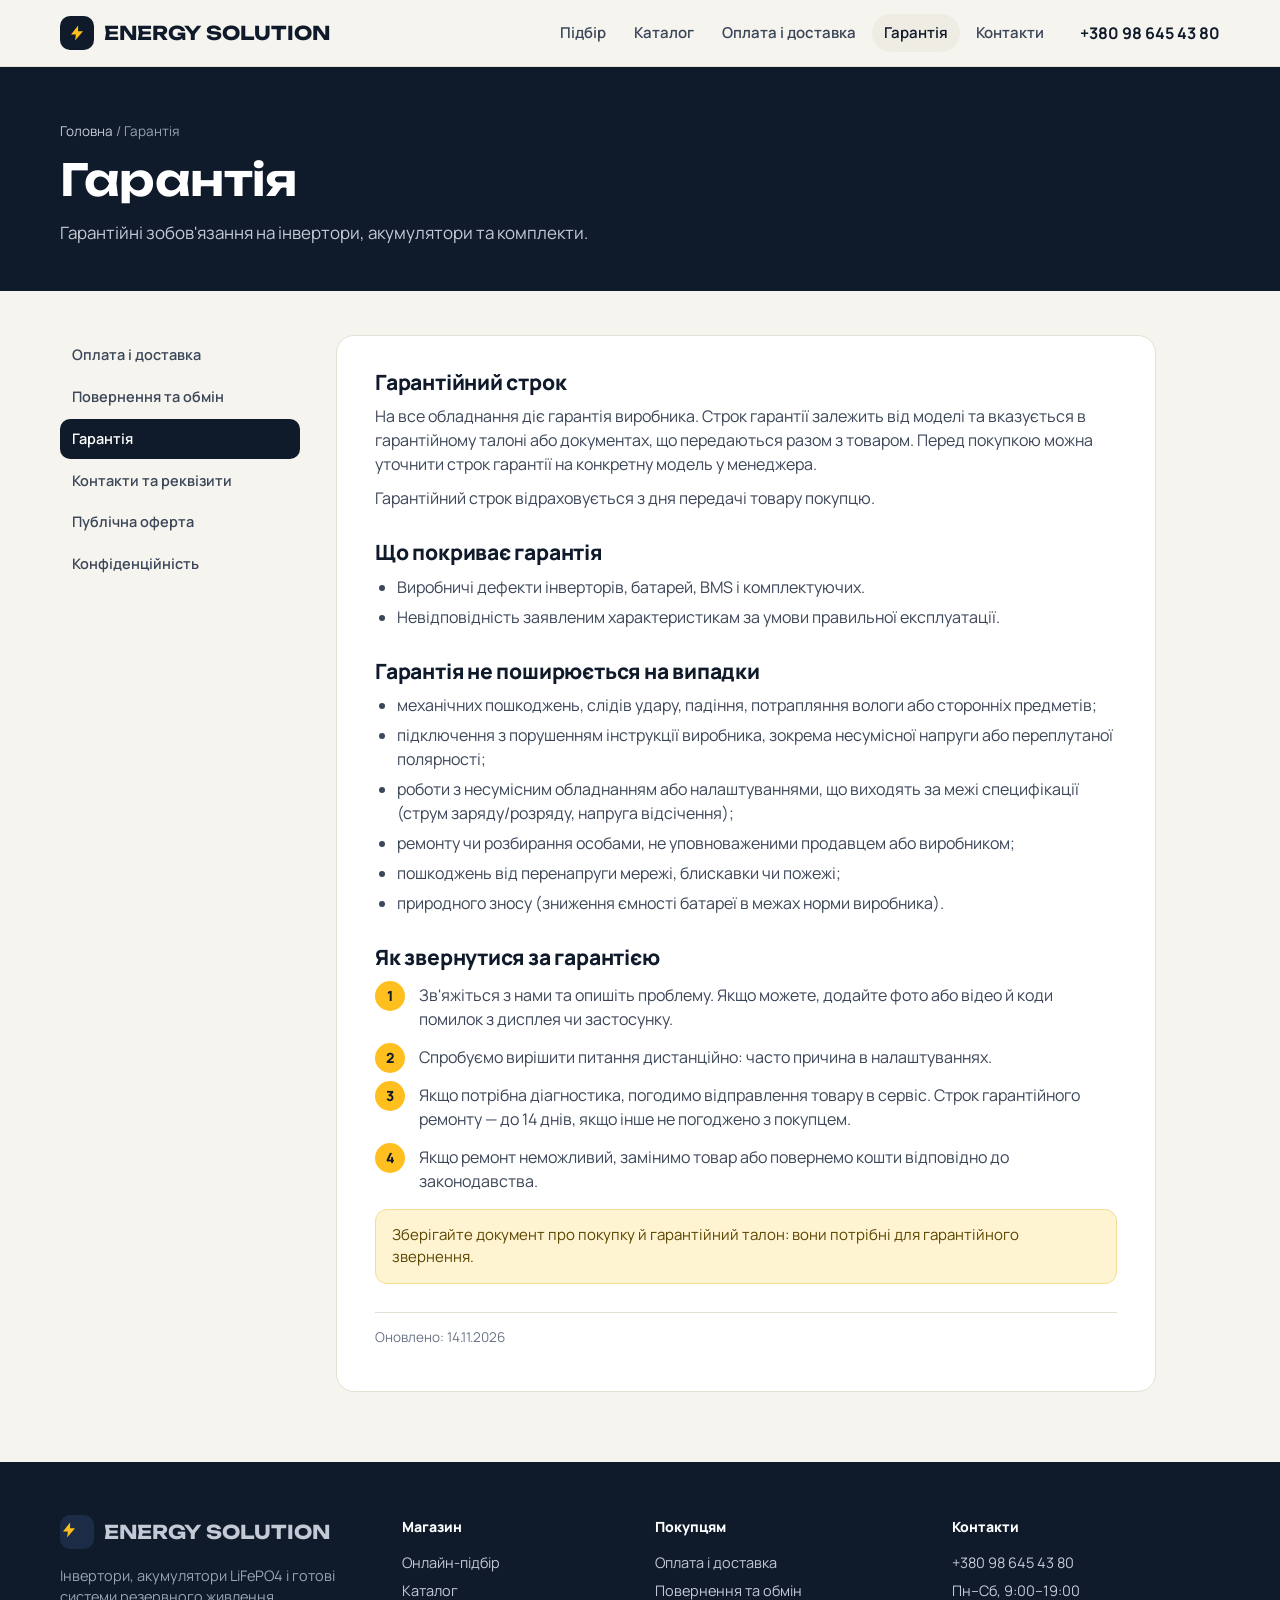
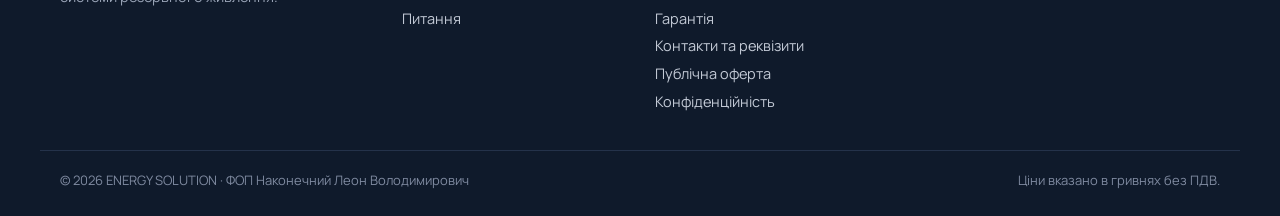
==== commit 0f0deece: "Аналітика: Google tag (GA4 + Ads), Microsoft Clarity, події, robots.txt і sitemap - assets/analytics" ====
--- a/garantiya.html
+++ b/garantiya.html
@@ -8,7 +8,10 @@
 <link rel="preconnect" href="https://fonts.googleapis.com">
 <link rel="preconnect" href="https://fonts.gstatic.com" crossorigin>
 <link href="https://fonts.googleapis.com/css2?family=Manrope:wght@400;500;600;700;800&family=Unbounded:wght@500;600;700&display=swap" rel="stylesheet">
-<link rel="stylesheet" href="assets/style.css?v=20261113-5">
+<link rel="stylesheet" href="assets/style.css?v=20261114-1">
+<link rel="canonical" href="https://moesvitlo.com.ua/garantiya.html">
+<script src="assets/config.js?v=20261114-1"></script>
+<script src="assets/analytics.js?v=20261114-1"></script>
 </head>
 <body data-page="garantiya">
 <header id="siteHeader"></header>
@@ -51,13 +54,12 @@
 </ol>
 <div class="note">Зберігайте документ про покупку й гарантійний талон: вони потрібні для гарантійного звернення.</div>
 
-<p class="updated">Оновлено: 13.11.2026</p>
+<p class="updated">Оновлено: 14.11.2026</p>
 </article>
 </div></section>
 </main>
 <footer id="siteFooter"></footer>
-<script src="assets/config.js?v=20261113-5"></script>
-<script src="assets/layout.js?v=20261113-5"></script>
+<script src="assets/layout.js?v=20261114-1"></script>
 <script>document.title = document.title + ' — ' + (window.SITE_CONFIG || {}).brand;</script>
 </body>
 </html>
